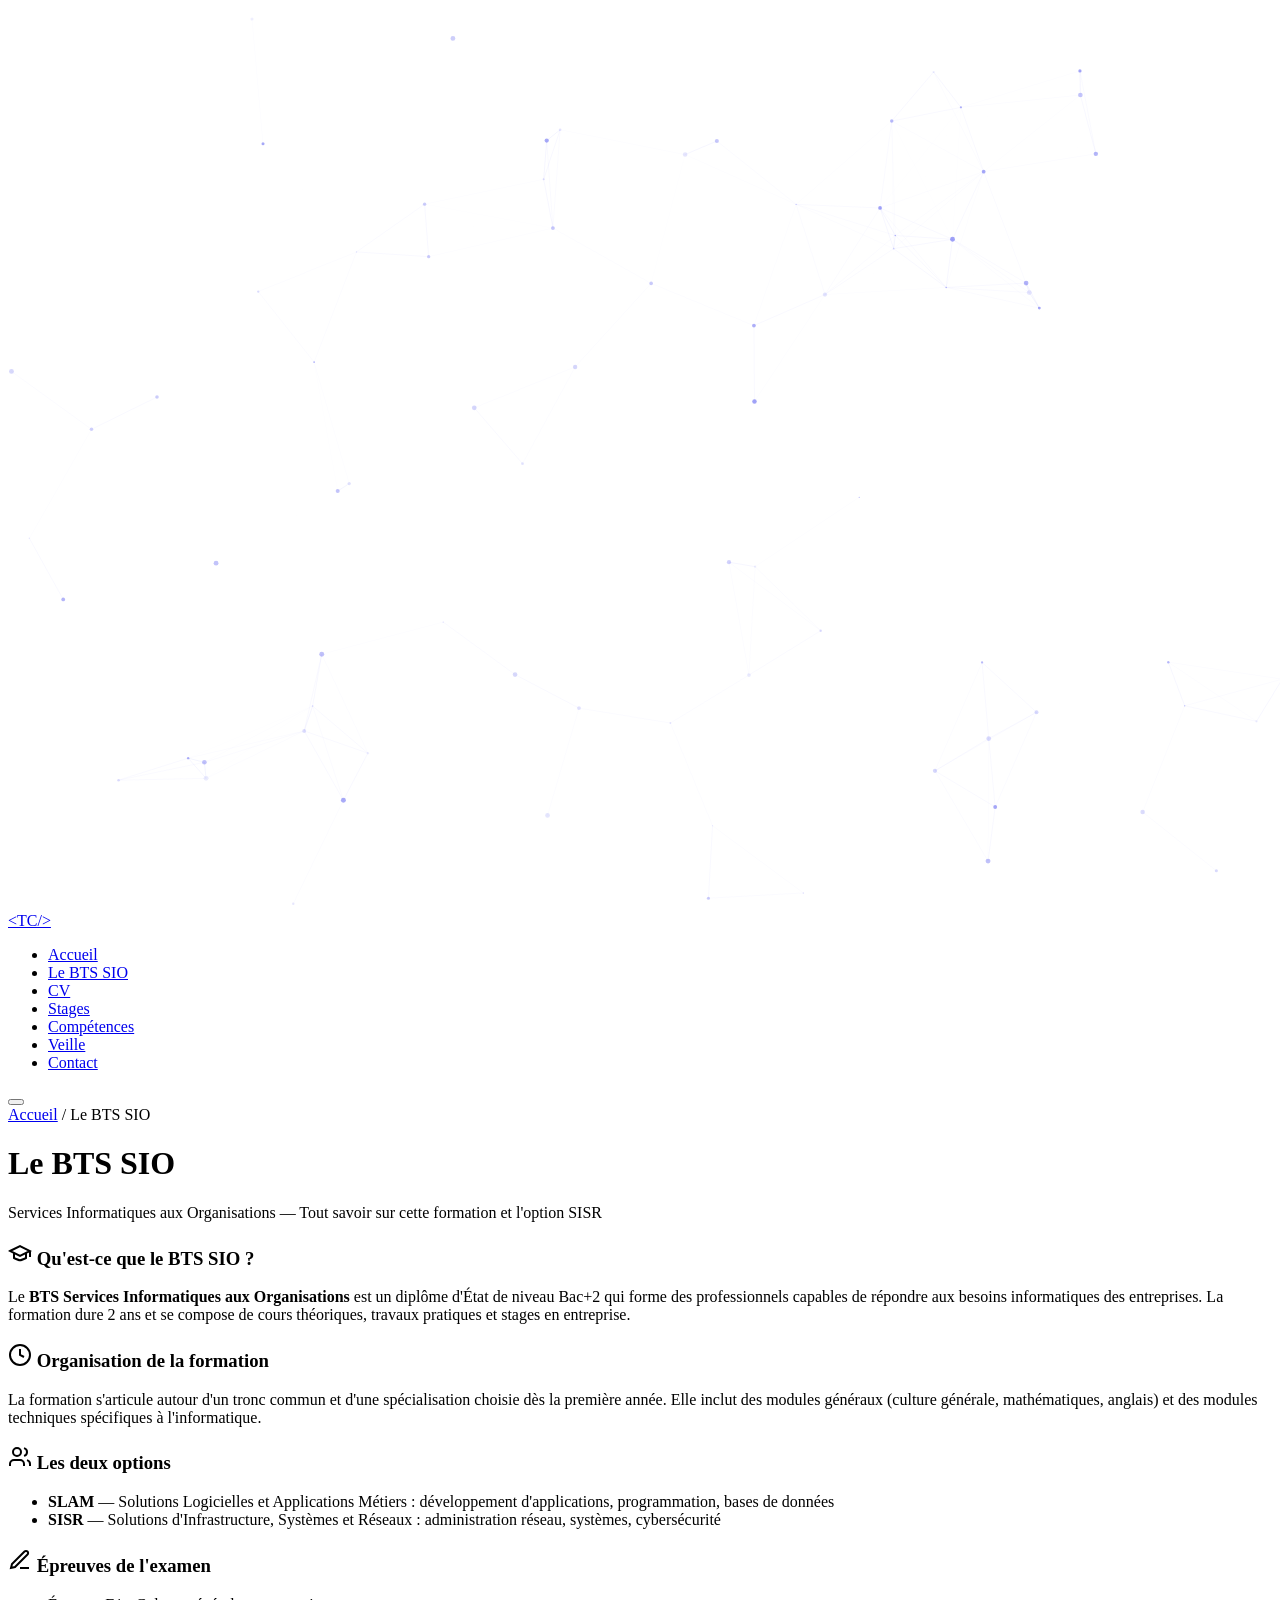
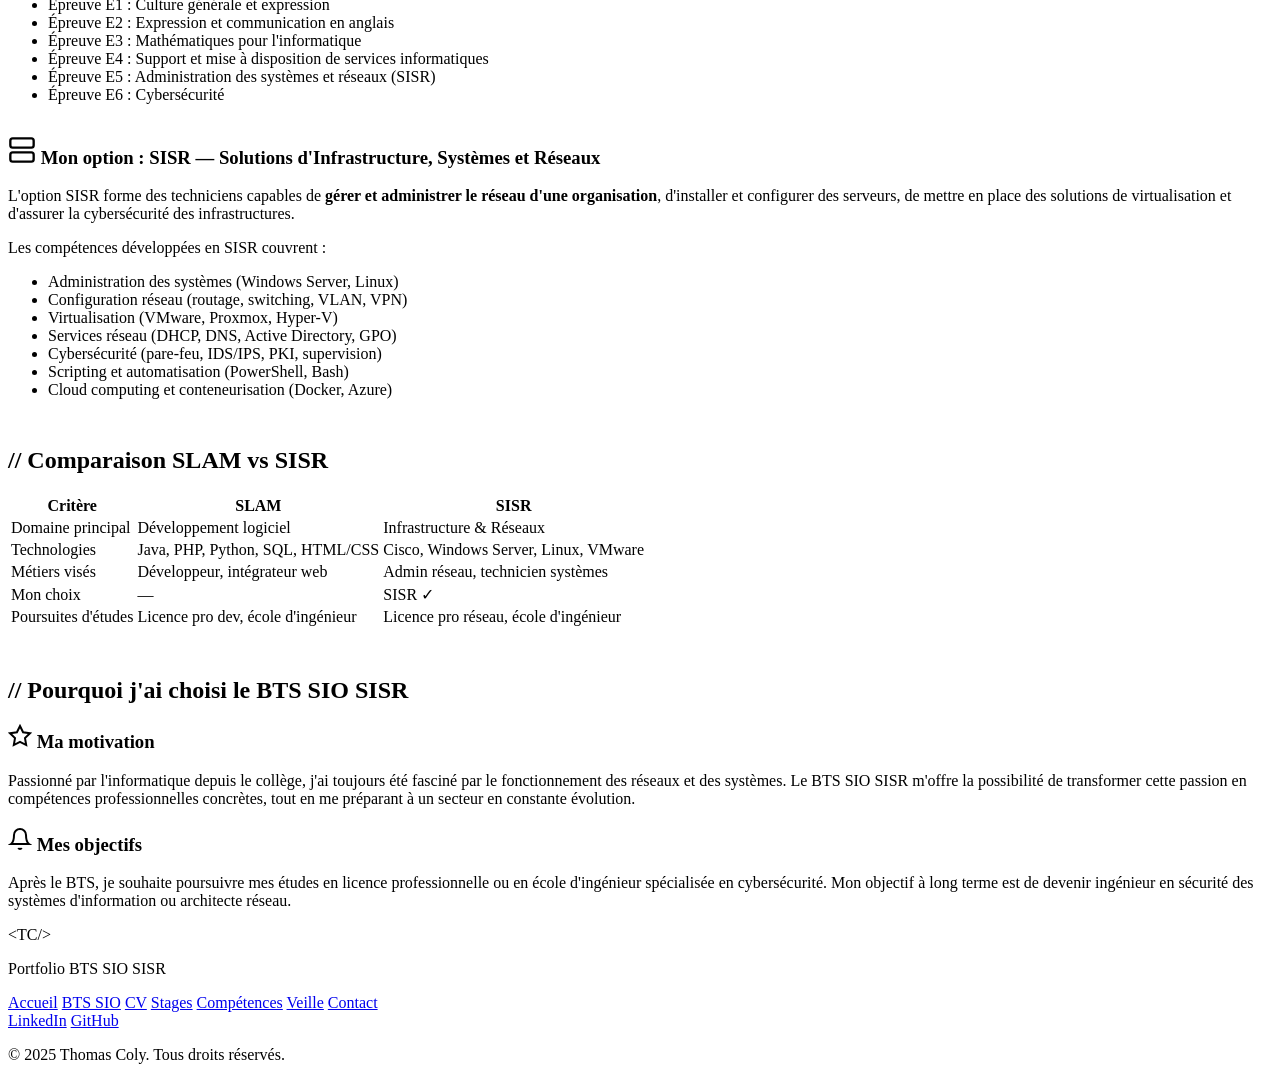
==== bts.html @ 8edc786e "Portfolio 1 etape" ====
<!DOCTYPE html>
<html lang="fr">
<head>
    <meta charset="UTF-8">
    <meta name="viewport" content="width=device-width, initial-scale=1.0">
    <!-- TODO: Remplacer le titre par ton nom -->
    <title>Le BTS SIO Thomas Coly</title>
    <link rel="stylesheet" href="css/style.css">
</head>
<body>
    <canvas id="particles-canvas"></canvas>

    <!-- Navigation -->
    <nav class="navbar" id="navbar">
        <div class="nav-container">
            <a href="index.html" class="nav-logo">
                <span class="logo-text">&lt;TC/&gt;</span>
            </a>
            <ul class="nav-links" id="nav-links">
                <li><a href="index.html" class="nav-link">Accueil</a></li>
                <li><a href="bts.html" class="nav-link active">Le BTS SIO</a></li>
                <li><a href="cv.html" class="nav-link">CV</a></li>
                <li><a href="stages.html" class="nav-link">Stages</a></li>
                <li><a href="competences.html" class="nav-link">Compétences</a></li>
                <li><a href="veille.html" class="nav-link">Veille</a></li>
                <li><a href="contact.html" class="nav-link">Contact</a></li>
            </ul>
            <button class="nav-toggle" id="nav-toggle" aria-label="Menu">
                <span class="hamburger"></span>
            </button>
        </div>
    </nav>

    <!-- Header -->
    <header class="page-header">
        <div class="container">
            <div class="breadcrumb">
                <a href="index.html">Accueil</a>
                <span>/</span>
                <span>Le BTS SIO</span>
            </div>
            <h1>Le BTS SIO</h1>
            <p>Services Informatiques aux Organisations — Tout savoir sur cette formation et l'option SISR</p>
        </div>
    </header>

    <!-- Contenu -->
    <section class="page-content">
        <div class="container">
            <!-- Présentation générale -->
            <div class="info-grid">
                <div class="info-card">
                    <h3>
                        <svg width="24" height="24" viewBox="0 0 24 24" fill="none" stroke="currentColor" stroke-width="2"><path d="M22 10v6M2 10l10-5 10 5-10 5z"/><path d="M6 12v5c6 3 6 3 12 0v-5"/></svg>
                        Qu'est-ce que le BTS SIO ?
                    </h3>
                    <p>
                        Le <strong>BTS Services Informatiques aux Organisations</strong> est un diplôme d'État de niveau Bac+2
                        qui forme des professionnels capables de répondre aux besoins informatiques des entreprises.
                        La formation dure 2 ans et se compose de cours théoriques, travaux pratiques et stages en entreprise.
                    </p>
                </div>

                <div class="info-card">
                    <h3>
                        <svg width="24" height="24" viewBox="0 0 24 24" fill="none" stroke="currentColor" stroke-width="2"><circle cx="12" cy="12" r="10"/><path d="M12 6v6l4 2"/></svg>
                        Organisation de la formation
                    </h3>
                    <p>
                        La formation s'articule autour d'un tronc commun et d'une spécialisation choisie dès la première année.
                        Elle inclut des modules généraux (culture générale, mathématiques, anglais) et des modules techniques
                        spécifiques à l'informatique.
                    </p>
                </div>

                <div class="info-card">
                    <h3>
                        <svg width="24" height="24" viewBox="0 0 24 24" fill="none" stroke="currentColor" stroke-width="2"><path d="M16 21v-2a4 4 0 0 0-4-4H6a4 4 0 0 0-4 4v2"/><circle cx="9" cy="7" r="4"/><path d="M22 21v-2a4 4 0 0 0-3-3.87M16 3.13a4 4 0 0 1 0 7.75"/></svg>
                        Les deux options
                    </h3>
                    <ul>
                        <li><strong>SLAM</strong> — Solutions Logicielles et Applications Métiers : développement d'applications, programmation, bases de données</li>
                        <li><strong>SISR</strong> — Solutions d'Infrastructure, Systèmes et Réseaux : administration réseau, systèmes, cybersécurité</li>
                    </ul>
                </div>

                <div class="info-card">
                    <h3>
                        <svg width="24" height="24" viewBox="0 0 24 24" fill="none" stroke="currentColor" stroke-width="2"><path d="M12 20h9"/><path d="M16.5 3.5a2.121 2.121 0 0 1 3 3L7 19l-4 1 1-4L16.5 3.5z"/></svg>
                        Épreuves de l'examen
                    </h3>
                    <ul>
                        <li>Épreuve E1 : Culture générale et expression</li>
                        <li>Épreuve E2 : Expression et communication en anglais</li>
                        <li>Épreuve E3 : Mathématiques pour l'informatique</li>
                        <li>Épreuve E4 : Support et mise à disposition de services informatiques</li>
                        <li>Épreuve E5 : Administration des systèmes et réseaux (SISR)</li>
                        <li>Épreuve E6 : Cybersécurité</li>
                    </ul>
                </div>
            </div>

            <!-- Option SISR en détail -->
            <div class="info-grid" style="margin-top: 2rem;">
                <div class="info-card option-highlight">
                    <h3>
                        <svg width="28" height="28" viewBox="0 0 24 24" fill="none" stroke="currentColor" stroke-width="2"><rect x="2" y="2" width="20" height="8" rx="2" ry="2"/><rect x="2" y="14" width="20" height="8" rx="2" ry="2"/><line x1="6" y1="6" x2="6.01" y2="6"/><line x1="6" y1="18" x2="6.01" y2="18"/></svg>
                        Mon option : SISR — Solutions d'Infrastructure, Systèmes et Réseaux
                    </h3>
                    <p>
                        L'option SISR forme des techniciens capables de <strong>gérer et administrer le réseau d'une organisation</strong>,
                        d'installer et configurer des serveurs, de mettre en place des solutions de virtualisation
                        et d'assurer la cybersécurité des infrastructures.
                    </p>
                    <p style="margin-top: 1rem;">Les compétences développées en SISR couvrent :</p>
                    <ul style="margin-top: 0.75rem;">
                        <li>Administration des systèmes (Windows Server, Linux)</li>
                        <li>Configuration réseau (routage, switching, VLAN, VPN)</li>
                        <li>Virtualisation (VMware, Proxmox, Hyper-V)</li>
                        <li>Services réseau (DHCP, DNS, Active Directory, GPO)</li>
                        <li>Cybersécurité (pare-feu, IDS/IPS, PKI, supervision)</li>
                        <li>Scripting et automatisation (PowerShell, Bash)</li>
                        <li>Cloud computing et conteneurisation (Docker, Azure)</li>
                    </ul>
                </div>
            </div>

            <!-- Tableau comparatif -->
            <h2 class="section-title" style="margin-top: 3rem;">
                <span class="title-decoration">//</span> Comparaison SLAM vs SISR
            </h2>
            <div style="overflow-x: auto;">
                <table class="comparison-table">
                    <thead>
                        <tr>
                            <th>Critère</th>
                            <th>SLAM</th>
                            <th>SISR</th>
                        </tr>
                    </thead>
                    <tbody>
                        <tr>
                            <td>Domaine principal</td>
                            <td>Développement logiciel</td>
                            <td>Infrastructure & Réseaux</td>
                        </tr>
                        <tr>
                            <td>Technologies</td>
                            <td>Java, PHP, Python, SQL, HTML/CSS</td>
                            <td>Cisco, Windows Server, Linux, VMware</td>
                        </tr>
                        <tr>
                            <td>Métiers visés</td>
                            <td>Développeur, intégrateur web</td>
                            <td>Admin réseau, technicien systèmes</td>
                        </tr>
                        <tr class="highlight-row">
                            <td>Mon choix</td>
                            <td>—</td>
                            <td>SISR &#10003;</td>
                        </tr>
                        <tr>
                            <td>Poursuites d'études</td>
                            <td>Licence pro dev, école d'ingénieur</td>
                            <td>Licence pro réseau, école d'ingénieur</td>
                        </tr>
                    </tbody>
                </table>
            </div>

            <!-- Pourquoi le BTS SIO -->
            <h2 class="section-title" style="margin-top: 3rem;">
                <span class="title-decoration">//</span> Pourquoi j'ai choisi le BTS SIO SISR
            </h2>
            <div class="info-grid">
                <div class="info-card">
                    <h3>
                        <svg width="24" height="24" viewBox="0 0 24 24" fill="none" stroke="currentColor" stroke-width="2"><polygon points="12 2 15.09 8.26 22 9.27 17 14.14 18.18 21.02 12 17.77 5.82 21.02 7 14.14 2 9.27 8.91 8.26 12 2"/></svg>
                        Ma motivation
                    </h3>
                    <!-- TODO: Remplacer par tes propres motivations -->
                    <p>
                        Passionné par l'informatique depuis le collège, j'ai toujours été fasciné par le fonctionnement
                        des réseaux et des systèmes. Le BTS SIO SISR m'offre la possibilité de transformer cette passion
                        en compétences professionnelles concrètes, tout en me préparant à un secteur en constante évolution.
                    </p>
                </div>
                <div class="info-card">
                    <h3>
                        <svg width="24" height="24" viewBox="0 0 24 24" fill="none" stroke="currentColor" stroke-width="2"><path d="M18 8A6 6 0 0 0 6 8c0 7-3 9-3 9h18s-3-2-3-9"/><path d="M13.73 21a2 2 0 0 1-3.46 0"/></svg>
                        Mes objectifs
                    </h3>
                    <!-- TODO: Remplacer par tes propres objectifs -->
                    <p>
                        Après le BTS, je souhaite poursuivre mes études en licence professionnelle ou en école d'ingénieur
                        spécialisée en cybersécurité. Mon objectif à long terme est de devenir ingénieur en sécurité
                        des systèmes d'information ou architecte réseau.
                    </p>
                </div>
            </div>
        </div>
    </section>

    <!-- Footer -->
    <footer class="footer">
        <div class="container">
            <div class="footer-content">
                <div class="footer-logo">
                    <span class="logo-text">&lt;TC/&gt;</span>
                    <p>Portfolio BTS SIO SISR</p>
                </div>
                <div class="footer-links">
                    <a href="index.html">Accueil</a>
                    <a href="bts.html">BTS SIO</a>
                    <a href="cv.html">CV</a>
                    <a href="stages.html">Stages</a>
                    <a href="competences.html">Compétences</a>
                    <a href="veille.html">Veille</a>
                    <a href="contact.html">Contact</a>
                </div>
                <div class="footer-social">
                    <a href="#" target="_blank">LinkedIn</a>
                    <a href="#" target="_blank">GitHub</a>
                </div>
            </div>
            <div class="footer-bottom">
                <p>&copy; 2025 Thomas Coly. Tous droits réservés.</p>
            </div>
        </div>
    </footer>

    <script src="js/script.js"></script>
</body>
</html>
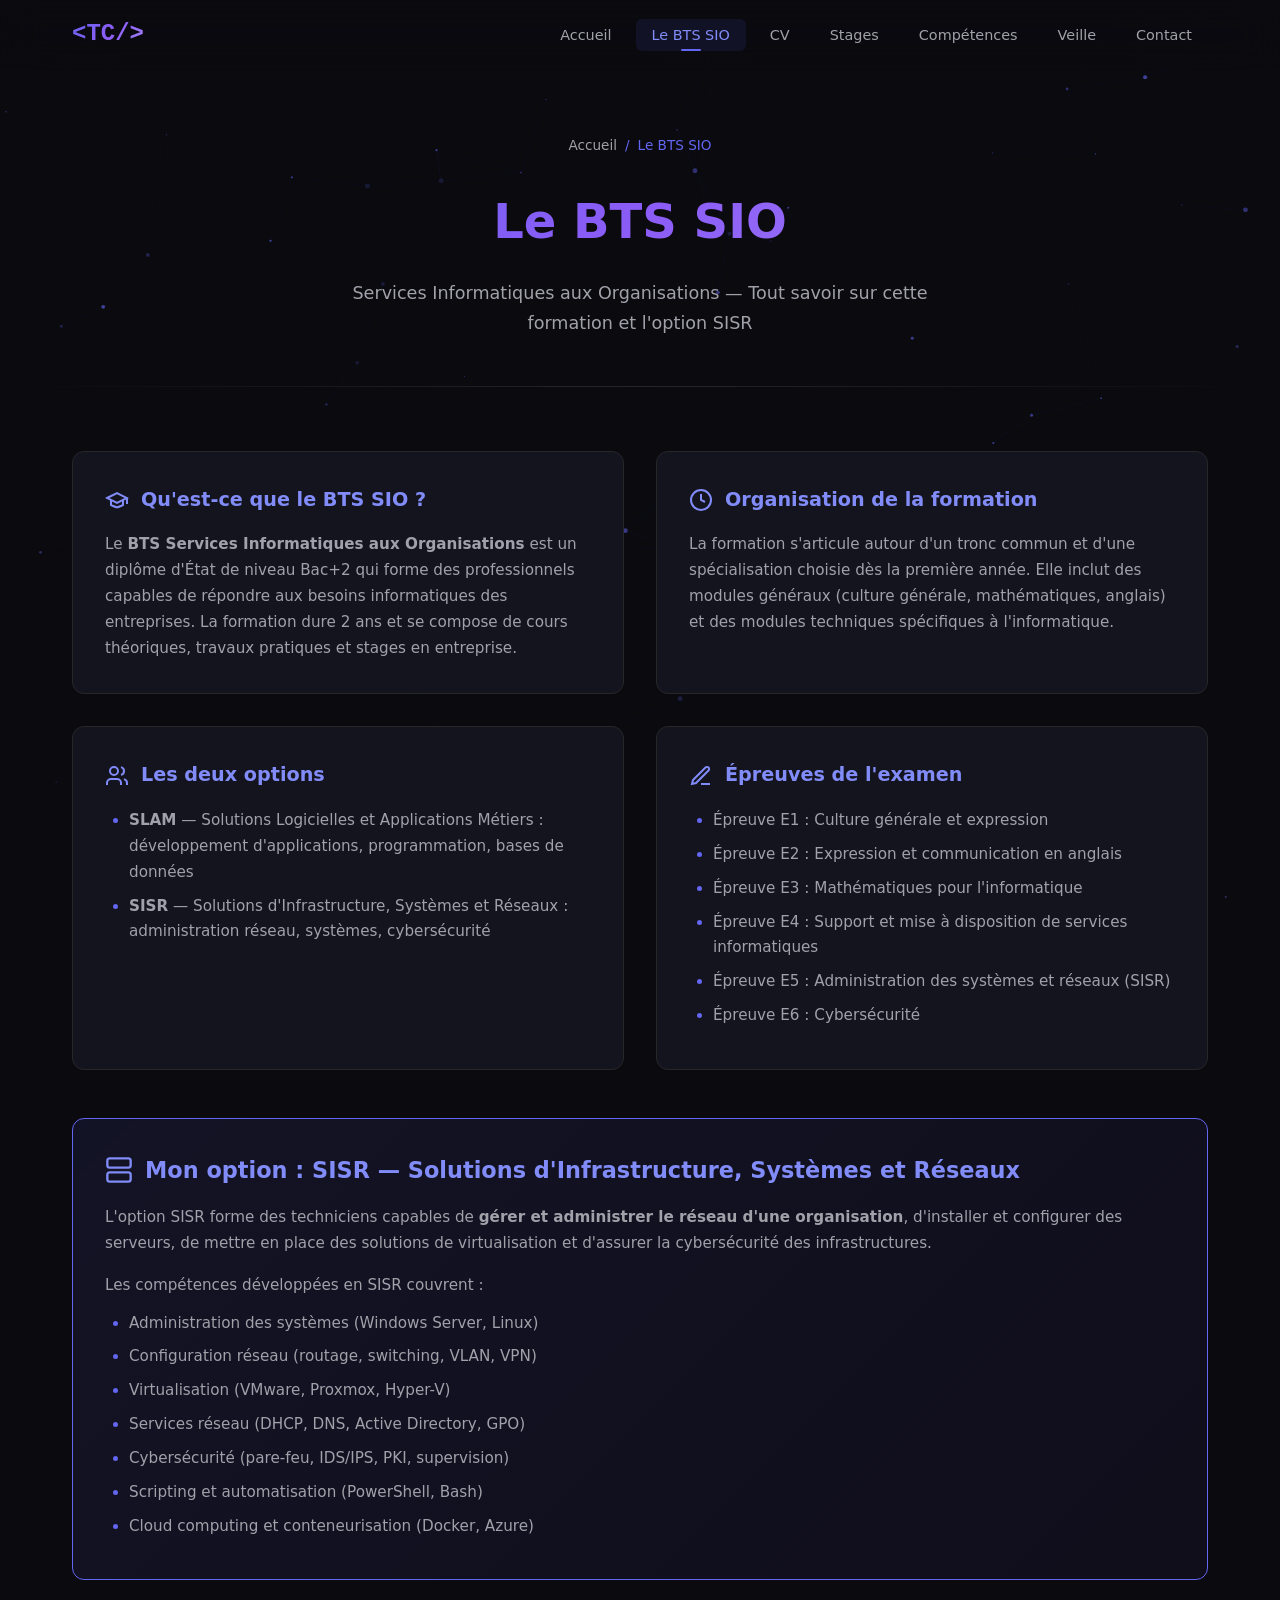
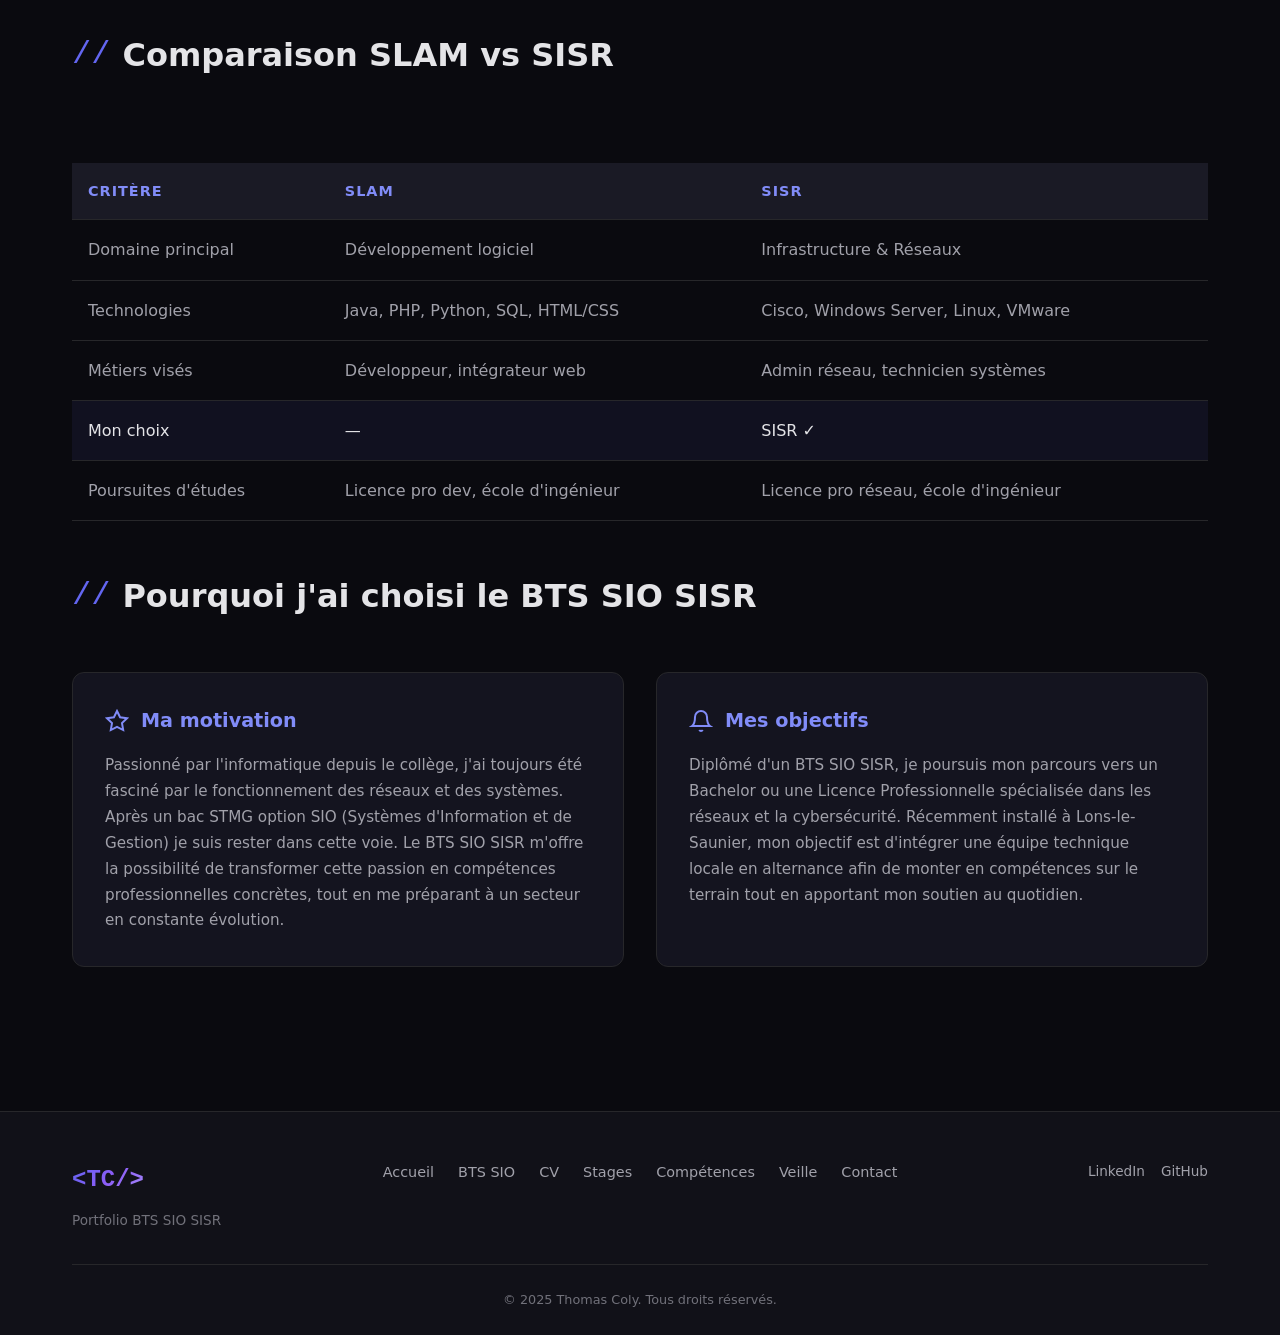
==== commit 65874ae4: "Mise en ligne portfolio" ====
--- a/bts.html
+++ b/bts.html
@@ -4,7 +4,7 @@
     <meta charset="UTF-8">
     <meta name="viewport" content="width=device-width, initial-scale=1.0">
     <!-- TODO: Remplacer le titre par ton nom -->
-    <title>Le BTS SIO Thomas Coly</title>
+    <title>Le BTS SIO - Thomas Coly</title>
     <link rel="stylesheet" href="css/style.css">
 </head>
 <body>
@@ -181,9 +181,12 @@
                     <!-- TODO: Remplacer par tes propres motivations -->
                     <p>
                         Passionné par l'informatique depuis le collège, j'ai toujours été fasciné par le fonctionnement
-                        des réseaux et des systèmes. Le BTS SIO SISR m'offre la possibilité de transformer cette passion
+                        des réseaux et des systèmes. Après un bac STMG option SIO (Systèmes d'Information et de Gestion) je suis rester dans cette voie.
+                        Le BTS SIO SISR m'offre la possibilité de transformer cette passion
                         en compétences professionnelles concrètes, tout en me préparant à un secteur en constante évolution.
                     </p>
+                        
+
                 </div>
                 <div class="info-card">
                     <h3>
@@ -192,10 +195,8 @@
                     </h3>
                     <!-- TODO: Remplacer par tes propres objectifs -->
                     <p>
-                        Après le BTS, je souhaite poursuivre mes études en licence professionnelle ou en école d'ingénieur
-                        spécialisée en cybersécurité. Mon objectif à long terme est de devenir ingénieur en sécurité
-                        des systèmes d'information ou architecte réseau.
-                    </p>
+                        Diplômé d'un BTS SIO SISR, je poursuis mon parcours vers un Bachelor ou une Licence Professionnelle spécialisée dans les réseaux et la cybersécurité.
+Récemment installé à Lons-le-Saunier, mon objectif est d'intégrer une équipe technique locale en alternance afin de monter en compétences sur le terrain tout en apportant mon soutien au quotidien.
                 </div>
             </div>
         </div>
--- a/css/style.css
+++ b/css/style.css
@@ -0,0 +1,2140 @@
+/* ===================================
+   VARIABLES & RESET
+   =================================== */
+:root {
+    --bg-primary: #0a0a0f;
+    --bg-secondary: #111118;
+    --bg-tertiary: #1a1a25;
+    --bg-card: #14141f;
+    --bg-card-hover: #1c1c2e;
+
+    --text-primary: #e4e4e7;
+    --text-secondary: #a1a1aa;
+    --text-muted: #71717a;
+
+    --accent-primary: #6366f1;
+    --accent-secondary: #818cf8;
+    --accent-glow: rgba(99, 102, 241, 0.3);
+    --accent-gradient: linear-gradient(135deg, #6366f1, #8b5cf6, #a78bfa);
+
+    --cyan: #22d3ee;
+    --green: #34d399;
+    --orange: #fb923c;
+    --red: #f87171;
+    --pink: #f472b6;
+
+    --border-color: #27272a;
+    --border-glow: rgba(99, 102, 241, 0.2);
+
+    --radius-sm: 6px;
+    --radius-md: 12px;
+    --radius-lg: 20px;
+
+    --shadow-sm: 0 2px 8px rgba(0, 0, 0, 0.3);
+    --shadow-md: 0 4px 20px rgba(0, 0, 0, 0.4);
+    --shadow-lg: 0 8px 40px rgba(0, 0, 0, 0.5);
+    --shadow-glow: 0 0 30px var(--accent-glow);
+
+    --font-main: 'Segoe UI', system-ui, -apple-system, sans-serif;
+    --font-mono: 'Cascadia Code', 'Fira Code', 'JetBrains Mono', monospace;
+
+    --nav-height: 70px;
+    --container-width: 1200px;
+
+    --transition-fast: 0.2s ease;
+    --transition-normal: 0.3s ease;
+    --transition-slow: 0.5s ease;
+}
+
+*,
+*::before,
+*::after {
+    margin: 0;
+    padding: 0;
+    box-sizing: border-box;
+}
+
+html {
+    scroll-behavior: smooth;
+    font-size: 16px;
+}
+
+body {
+    font-family: var(--font-main);
+    background-color: var(--bg-primary);
+    color: var(--text-primary);
+    line-height: 1.7;
+    overflow-x: hidden;
+    position: relative;
+}
+
+a {
+    text-decoration: none;
+    color: inherit;
+    transition: color var(--transition-fast);
+}
+
+img {
+    max-width: 100%;
+    display: block;
+}
+
+ul {
+    list-style: none;
+}
+
+.container {
+    max-width: var(--container-width);
+    margin: 0 auto;
+    padding: 0 2rem;
+}
+
+/* ===================================
+   PARTICULES CANVAS
+   =================================== */
+#particles-canvas {
+    position: fixed;
+    top: 0;
+    left: 0;
+    width: 100%;
+    height: 100%;
+    z-index: 0;
+    pointer-events: none;
+}
+
+/* ===================================
+   NAVBAR
+   =================================== */
+.navbar {
+    position: fixed;
+    top: 0;
+    left: 0;
+    width: 100%;
+    height: var(--nav-height);
+    z-index: 1000;
+    background: rgba(10, 10, 15, 0.8);
+    backdrop-filter: blur(20px);
+    -webkit-backdrop-filter: blur(20px);
+    border-bottom: 1px solid transparent;
+    transition: all var(--transition-normal);
+}
+
+.navbar.scrolled {
+    border-bottom-color: var(--border-color);
+    background: rgba(10, 10, 15, 0.95);
+}
+
+.nav-container {
+    max-width: var(--container-width);
+    margin: 0 auto;
+    padding: 0 2rem;
+    height: 100%;
+    display: flex;
+    align-items: center;
+    justify-content: space-between;
+}
+
+.nav-logo {
+    display: flex;
+    align-items: center;
+    gap: 0.5rem;
+}
+
+.logo-text {
+    font-family: var(--font-mono);
+    font-size: 1.5rem;
+    font-weight: 700;
+    background: var(--accent-gradient);
+    -webkit-background-clip: text;
+    -webkit-text-fill-color: transparent;
+    background-clip: text;
+}
+
+.nav-links {
+    display: flex;
+    align-items: center;
+    gap: 0.5rem;
+}
+
+.nav-link {
+    padding: 0.5rem 1rem;
+    border-radius: var(--radius-sm);
+    font-size: 0.9rem;
+    font-weight: 500;
+    color: var(--text-secondary);
+    transition: all var(--transition-fast);
+    position: relative;
+}
+
+.nav-link:hover {
+    color: var(--text-primary);
+    background: var(--bg-tertiary);
+}
+
+.nav-link.active {
+    color: var(--accent-secondary);
+    background: rgba(99, 102, 241, 0.1);
+}
+
+.nav-link.active::after {
+    content: '';
+    position: absolute;
+    bottom: 0;
+    left: 50%;
+    transform: translateX(-50%);
+    width: 20px;
+    height: 2px;
+    background: var(--accent-primary);
+    border-radius: 2px;
+}
+
+/* Hamburger */
+.nav-toggle {
+    display: none;
+    background: none;
+    border: none;
+    cursor: pointer;
+    padding: 0.5rem;
+    z-index: 1001;
+}
+
+.hamburger {
+    display: block;
+    width: 24px;
+    height: 2px;
+    background: var(--text-primary);
+    position: relative;
+    transition: all var(--transition-fast);
+}
+
+.hamburger::before,
+.hamburger::after {
+    content: '';
+    position: absolute;
+    width: 24px;
+    height: 2px;
+    background: var(--text-primary);
+    transition: all var(--transition-fast);
+}
+
+.hamburger::before {
+    top: -7px;
+}
+
+.hamburger::after {
+    top: 7px;
+}
+
+.nav-toggle.active .hamburger {
+    background: transparent;
+}
+
+.nav-toggle.active .hamburger::before {
+    top: 0;
+    transform: rotate(45deg);
+}
+
+.nav-toggle.active .hamburger::after {
+    top: 0;
+    transform: rotate(-45deg);
+}
+
+/* ===================================
+   HERO SECTION
+   =================================== */
+.hero {
+    min-height: 100vh;
+    display: flex;
+    align-items: center;
+    justify-content: center;
+    padding: calc(var(--nav-height) + 2rem) 2rem 2rem;
+    position: relative;
+    z-index: 1;
+}
+
+.hero-content {
+    max-width: var(--container-width);
+    width: 100%;
+    display: grid;
+    grid-template-columns: 1fr 1fr;
+    gap: 4rem;
+    align-items: center;
+}
+
+.hero-greeting {
+    font-family: var(--font-mono);
+    font-size: 1rem;
+    color: var(--accent-secondary);
+    margin-bottom: 0.5rem;
+    opacity: 0;
+    animation: fadeInUp 0.6s ease forwards;
+    animation-delay: 0.2s;
+}
+
+.hero-name {
+    font-size: clamp(2.5rem, 5vw, 4rem);
+    font-weight: 800;
+    line-height: 1.1;
+    margin-bottom: 1rem;
+    opacity: 0;
+    animation: fadeInUp 0.6s ease forwards;
+    animation-delay: 0.4s;
+}
+
+/* Glitch effect */
+.glitch {
+    position: relative;
+    background: var(--accent-gradient);
+    -webkit-background-clip: text;
+    -webkit-text-fill-color: transparent;
+    background-clip: text;
+}
+
+.glitch::before,
+.glitch::after {
+    content: attr(data-text);
+    position: absolute;
+    top: 0;
+    left: 0;
+    background: var(--accent-gradient);
+    -webkit-background-clip: text;
+    -webkit-text-fill-color: transparent;
+    background-clip: text;
+    opacity: 0;
+}
+
+.glitch:hover::before {
+    animation: glitch1 0.3s infinite;
+    opacity: 0.8;
+}
+
+.glitch:hover::after {
+    animation: glitch2 0.3s infinite;
+    opacity: 0.8;
+}
+
+@keyframes glitch1 {
+    0% { clip-path: inset(20% 0 60% 0); transform: translateX(-3px); }
+    20% { clip-path: inset(60% 0 10% 0); transform: translateX(3px); }
+    40% { clip-path: inset(40% 0 40% 0); transform: translateX(-2px); }
+    60% { clip-path: inset(80% 0 5% 0); transform: translateX(2px); }
+    80% { clip-path: inset(10% 0 70% 0); transform: translateX(-1px); }
+    100% { clip-path: inset(50% 0 30% 0); transform: translateX(1px); }
+}
+
+@keyframes glitch2 {
+    0% { clip-path: inset(60% 0 20% 0); transform: translateX(3px); }
+    20% { clip-path: inset(10% 0 60% 0); transform: translateX(-3px); }
+    40% { clip-path: inset(50% 0 30% 0); transform: translateX(2px); }
+    60% { clip-path: inset(30% 0 50% 0); transform: translateX(-2px); }
+    80% { clip-path: inset(70% 0 10% 0); transform: translateX(1px); }
+    100% { clip-path: inset(20% 0 60% 0); transform: translateX(-1px); }
+}
+
+.typing-wrapper {
+    display: flex;
+    align-items: center;
+    gap: 2px;
+    margin-bottom: 1.5rem;
+    min-height: 2rem;
+    opacity: 0;
+    animation: fadeInUp 0.6s ease forwards;
+    animation-delay: 0.6s;
+}
+
+.hero-title {
+    font-family: var(--font-mono);
+    font-size: 1.1rem;
+    color: var(--cyan);
+}
+
+.cursor {
+    font-family: var(--font-mono);
+    color: var(--cyan);
+    animation: blink 1s infinite;
+    font-weight: 100;
+}
+
+@keyframes blink {
+    0%, 50% { opacity: 1; }
+    51%, 100% { opacity: 0; }
+}
+
+.hero-description {
+    font-size: 1.05rem;
+    color: var(--text-secondary);
+    max-width: 500px;
+    margin-bottom: 2rem;
+    opacity: 0;
+    animation: fadeInUp 0.6s ease forwards;
+    animation-delay: 0.8s;
+}
+
+.hero-buttons {
+    display: flex;
+    gap: 1rem;
+    margin-bottom: 2rem;
+    opacity: 0;
+    animation: fadeInUp 0.6s ease forwards;
+    animation-delay: 1s;
+}
+
+.hero-social {
+    display: flex;
+    gap: 1rem;
+    opacity: 0;
+    animation: fadeInUp 0.6s ease forwards;
+    animation-delay: 1.2s;
+}
+
+.social-link {
+    display: flex;
+    align-items: center;
+    justify-content: center;
+    width: 42px;
+    height: 42px;
+    border-radius: var(--radius-sm);
+    border: 1px solid var(--border-color);
+    color: var(--text-secondary);
+    transition: all var(--transition-fast);
+}
+
+.social-link:hover {
+    color: var(--accent-secondary);
+    border-color: var(--accent-primary);
+    background: rgba(99, 102, 241, 0.1);
+    transform: translateY(-2px);
+}
+
+/* ===================================
+   BUTTONS
+   =================================== */
+.btn {
+    display: inline-flex;
+    align-items: center;
+    gap: 0.5rem;
+    padding: 0.75rem 1.75rem;
+    border-radius: var(--radius-sm);
+    font-size: 0.95rem;
+    font-weight: 600;
+    cursor: pointer;
+    transition: all var(--transition-normal);
+    border: none;
+    font-family: var(--font-main);
+    position: relative;
+    overflow: hidden;
+}
+
+.btn-primary {
+    background: var(--accent-gradient);
+    color: white;
+    box-shadow: var(--shadow-glow);
+}
+
+.btn-primary:hover {
+    transform: translateY(-2px);
+    box-shadow: 0 0 40px var(--accent-glow), var(--shadow-md);
+}
+
+.btn-outline {
+    background: transparent;
+    color: var(--text-primary);
+    border: 1px solid var(--border-color);
+}
+
+.btn-outline:hover {
+    border-color: var(--accent-primary);
+    background: rgba(99, 102, 241, 0.1);
+    transform: translateY(-2px);
+}
+
+.btn-icon {
+    font-size: 1.1rem;
+}
+
+/* ===================================
+   TERMINAL
+   =================================== */
+.hero-visual {
+    opacity: 0;
+    animation: fadeInUp 0.6s ease forwards;
+    animation-delay: 0.6s;
+}
+
+.terminal-window {
+    background: var(--bg-secondary);
+    border: 1px solid var(--border-color);
+    border-radius: var(--radius-md);
+    overflow: hidden;
+    box-shadow: var(--shadow-lg);
+    position: relative;
+}
+
+.terminal-window::before {
+    content: '';
+    position: absolute;
+    inset: -1px;
+    border-radius: var(--radius-md);
+    padding: 1px;
+    background: linear-gradient(135deg, var(--accent-primary), transparent, var(--accent-primary));
+    -webkit-mask: linear-gradient(#fff 0 0) content-box, linear-gradient(#fff 0 0);
+    mask: linear-gradient(#fff 0 0) content-box, linear-gradient(#fff 0 0);
+    -webkit-mask-composite: xor;
+    mask-composite: exclude;
+    opacity: 0.4;
+}
+
+.terminal-header {
+    display: flex;
+    align-items: center;
+    gap: 0.75rem;
+    padding: 0.75rem 1rem;
+    background: var(--bg-tertiary);
+    border-bottom: 1px solid var(--border-color);
+}
+
+.terminal-dots {
+    display: flex;
+    gap: 6px;
+}
+
+.dot {
+    width: 12px;
+    height: 12px;
+    border-radius: 50%;
+}
+
+.dot.red { background: #ff5f57; }
+.dot.yellow { background: #febc2e; }
+.dot.green { background: #28c840; }
+
+.terminal-title {
+    font-family: var(--font-mono);
+    font-size: 0.8rem;
+    color: var(--text-muted);
+}
+
+.terminal-body {
+    padding: 1.25rem;
+    font-family: var(--font-mono);
+    font-size: 0.85rem;
+    min-height: 220px;
+}
+
+.terminal-line {
+    margin-bottom: 0.5rem;
+    display: flex;
+    gap: 0.5rem;
+    align-items: center;
+}
+
+.terminal-line.output {
+    color: var(--green);
+    padding-left: 1.5rem;
+}
+
+.prompt {
+    color: var(--accent-secondary);
+    font-weight: 700;
+}
+
+.command {
+    color: var(--text-primary);
+}
+
+.terminal-cursor {
+    animation: blink 0.8s infinite;
+}
+
+/* ===================================
+   SCROLL INDICATOR
+   =================================== */
+.scroll-indicator {
+    position: absolute;
+    bottom: 2rem;
+    left: 50%;
+    transform: translateX(-50%);
+    display: flex;
+    flex-direction: column;
+    align-items: center;
+    gap: 0.5rem;
+    opacity: 0;
+    animation: fadeInUp 0.6s ease forwards;
+    animation-delay: 1.5s;
+}
+
+.scroll-indicator span {
+    font-size: 0.75rem;
+    color: var(--text-muted);
+    text-transform: uppercase;
+    letter-spacing: 2px;
+}
+
+.mouse {
+    width: 24px;
+    height: 38px;
+    border: 2px solid var(--text-muted);
+    border-radius: 12px;
+    position: relative;
+}
+
+.wheel {
+    width: 4px;
+    height: 8px;
+    background: var(--text-muted);
+    border-radius: 2px;
+    position: absolute;
+    top: 6px;
+    left: 50%;
+    transform: translateX(-50%);
+    animation: scrollWheel 2s infinite;
+}
+
+@keyframes scrollWheel {
+    0% { opacity: 1; transform: translateX(-50%) translateY(0); }
+    100% { opacity: 0; transform: translateX(-50%) translateY(12px); }
+}
+
+/* ===================================
+   STATS
+   =================================== */
+.stats-section {
+    padding: 4rem 0;
+    position: relative;
+    z-index: 1;
+}
+
+.stats-grid {
+    display: grid;
+    grid-template-columns: repeat(4, 1fr);
+    gap: 1.5rem;
+}
+
+.stat-card {
+    background: var(--bg-card);
+    border: 1px solid var(--border-color);
+    border-radius: var(--radius-md);
+    padding: 2rem;
+    text-align: center;
+    transition: all var(--transition-normal);
+    position: relative;
+    overflow: hidden;
+}
+
+.stat-card::before {
+    content: '';
+    position: absolute;
+    top: 0;
+    left: 0;
+    right: 0;
+    height: 2px;
+    background: var(--accent-gradient);
+    opacity: 0;
+    transition: opacity var(--transition-normal);
+}
+
+.stat-card:hover {
+    transform: translateY(-4px);
+    border-color: var(--border-glow);
+    box-shadow: var(--shadow-glow);
+}
+
+.stat-card:hover::before {
+    opacity: 1;
+}
+
+.stat-number {
+    font-size: 2.5rem;
+    font-weight: 800;
+    background: var(--accent-gradient);
+    -webkit-background-clip: text;
+    -webkit-text-fill-color: transparent;
+    background-clip: text;
+    margin-bottom: 0.25rem;
+}
+
+.stat-label {
+    font-size: 0.9rem;
+    color: var(--text-secondary);
+}
+
+/* ===================================
+   PREVIEW CARDS
+   =================================== */
+.preview-section {
+    padding: 4rem 0 6rem;
+    position: relative;
+    z-index: 1;
+}
+
+.section-title {
+    font-size: 2rem;
+    font-weight: 700;
+    margin-bottom: 3rem;
+    display: flex;
+    align-items: center;
+    gap: 0.75rem;
+}
+
+.title-decoration {
+    color: var(--accent-primary);
+    font-family: var(--font-mono);
+    font-weight: 400;
+}
+
+.preview-grid {
+    display: grid;
+    grid-template-columns: repeat(3, 1fr);
+    gap: 1.5rem;
+}
+
+.preview-card {
+    background: var(--bg-card);
+    border: 1px solid var(--border-color);
+    border-radius: var(--radius-md);
+    padding: 2rem;
+    transition: all var(--transition-normal);
+    display: flex;
+    flex-direction: column;
+    gap: 1rem;
+    position: relative;
+    overflow: hidden;
+    cursor: pointer;
+}
+
+.preview-card::after {
+    content: '';
+    position: absolute;
+    inset: 0;
+    background: linear-gradient(135deg, rgba(99, 102, 241, 0.05), transparent);
+    opacity: 0;
+    transition: opacity var(--transition-normal);
+}
+
+.preview-card:hover {
+    transform: translateY(-6px);
+    border-color: var(--border-glow);
+    box-shadow: var(--shadow-glow);
+}
+
+.preview-card:hover::after {
+    opacity: 1;
+}
+
+.preview-icon {
+    color: var(--accent-secondary);
+    width: 60px;
+    height: 60px;
+    display: flex;
+    align-items: center;
+    justify-content: center;
+    background: rgba(99, 102, 241, 0.1);
+    border-radius: var(--radius-sm);
+}
+
+.preview-card h3 {
+    font-size: 1.2rem;
+    font-weight: 600;
+}
+
+.preview-card p {
+    color: var(--text-secondary);
+    font-size: 0.95rem;
+}
+
+.preview-link {
+    color: var(--accent-secondary);
+    font-size: 0.9rem;
+    font-weight: 500;
+    margin-top: auto;
+    transition: all var(--transition-fast);
+}
+
+.preview-card:hover .preview-link {
+    transform: translateX(4px);
+    display: inline-block;
+}
+
+/* ===================================
+   PAGE HETCER (pour les pages internes)
+   =================================== */
+.page-header {
+    padding: calc(var(--nav-height) + 4rem) 0 3rem;
+    position: relative;
+    z-index: 1;
+    text-align: center;
+}
+
+.page-header::after {
+    content: '';
+    position: absolute;
+    bottom: 0;
+    left: 0;
+    right: 0;
+    height: 1px;
+    background: linear-gradient(90deg, transparent, var(--border-color), transparent);
+}
+
+.page-header h1 {
+    font-size: clamp(2rem, 4vw, 3rem);
+    font-weight: 800;
+    background: var(--accent-gradient);
+    -webkit-background-clip: text;
+    -webkit-text-fill-color: transparent;
+    background-clip: text;
+    margin-bottom: 1rem;
+}
+
+.page-header p {
+    color: var(--text-secondary);
+    font-size: 1.1rem;
+    max-width: 600px;
+    margin: 0 auto;
+}
+
+.breadcrumb {
+    display: flex;
+    align-items: center;
+    justify-content: center;
+    gap: 0.5rem;
+    margin-bottom: 1.5rem;
+    font-size: 0.85rem;
+    color: var(--text-muted);
+}
+
+.breadcrumb a {
+    color: var(--text-secondary);
+    transition: color var(--transition-fast);
+}
+
+.breadcrumb a:hover {
+    color: var(--accent-secondary);
+}
+
+.breadcrumb span {
+    color: var(--accent-primary);
+}
+
+/* ===================================
+   PAGE CONTENT
+   =================================== */
+.page-content {
+    padding: 4rem 0 6rem;
+    position: relative;
+    z-index: 1;
+}
+
+/* ===================================
+   BTS PAGE - Info Cards
+   =================================== */
+.info-grid {
+    display: grid;
+    grid-template-columns: repeat(2, 1fr);
+    gap: 2rem;
+    margin-bottom: 3rem;
+}
+
+.info-card {
+    background: var(--bg-card);
+    border: 1px solid var(--border-color);
+    border-radius: var(--radius-md);
+    padding: 2rem;
+    transition: all var(--transition-normal);
+}
+
+.info-card:hover {
+    border-color: var(--border-glow);
+    box-shadow: var(--shadow-glow);
+    transform: translateY(-2px);
+}
+
+.info-card h3 {
+    font-size: 1.2rem;
+    margin-bottom: 1rem;
+    display: flex;
+    align-items: center;
+    gap: 0.75rem;
+    color: var(--accent-secondary);
+}
+
+.info-card p,
+.info-card ul {
+    color: var(--text-secondary);
+    font-size: 0.95rem;
+}
+
+.info-card ul {
+    padding-left: 1.5rem;
+}
+
+.info-card ul li {
+    list-style: disc;
+    margin-bottom: 0.5rem;
+}
+
+.info-card ul li::marker {
+    color: var(--accent-primary);
+}
+
+.option-highlight {
+    background: linear-gradient(135deg, rgba(99, 102, 241, 0.1), rgba(139, 92, 246, 0.05));
+    border-color: var(--accent-primary) !important;
+    grid-column: span 2;
+}
+
+.option-highlight h3 {
+    font-size: 1.4rem;
+}
+
+.comparison-table {
+    width: 100%;
+    border-collapse: collapse;
+    margin-top: 2rem;
+}
+
+.comparison-table th,
+.comparison-table td {
+    padding: 1rem;
+    text-align: left;
+    border-bottom: 1px solid var(--border-color);
+}
+
+.comparison-table th {
+    background: var(--bg-tertiary);
+    color: var(--accent-secondary);
+    font-weight: 600;
+    font-size: 0.9rem;
+    text-transform: uppercase;
+    letter-spacing: 1px;
+}
+
+.comparison-table td {
+    color: var(--text-secondary);
+}
+
+.comparison-table tr:hover td {
+    background: rgba(99, 102, 241, 0.05);
+}
+
+.highlight-row td {
+    background: rgba(99, 102, 241, 0.08) !important;
+    color: var(--text-primary) !important;
+    font-weight: 500;
+}
+
+/* ===================================
+   CV PAGE
+   =================================== */
+.cv-container {
+    display: flex;
+    flex-direction: column;
+    align-items: center;
+    gap: 2rem;
+}
+
+.cv-preview {
+    background: var(--bg-card);
+    border: 1px solid var(--border-color);
+    border-radius: var(--radius-md);
+    padding: 3rem;
+    width: 100%;
+    max-width: 800px;
+    text-align: center;
+}
+
+.cv-icon {
+    width: 80px;
+    height: 100px;
+    margin: 0 auto 1.5rem;
+    background: var(--bg-tertiary);
+    border: 2px solid var(--border-color);
+    border-radius: var(--radius-sm);
+    display: flex;
+    align-items: center;
+    justify-content: center;
+    position: relative;
+}
+
+.cv-icon::before {
+    content: 'PDF';
+    font-family: var(--font-mono);
+    font-size: 0.9rem;
+    font-weight: 700;
+    color: var(--red);
+}
+
+.cv-icon::after {
+    content: '';
+    position: absolute;
+    top: 0;
+    right: 0;
+    width: 0;
+    height: 0;
+    border-style: solid;
+    border-width: 0 20px 20px 0;
+    border-color: transparent var(--bg-card) transparent transparent;
+}
+
+.cv-preview h3 {
+    font-size: 1.3rem;
+    margin-bottom: 0.5rem;
+}
+
+.cv-preview p {
+    color: var(--text-secondary);
+    margin-bottom: 2rem;
+}
+
+.cv-info {
+    display: grid;
+    grid-template-columns: repeat(2, 1fr);
+    gap: 1.5rem;
+    margin-bottom: 2rem;
+    text-align: left;
+}
+
+.cv-info-item {
+    display: flex;
+    align-items: flex-start;
+    gap: 0.75rem;
+    padding: 1rem;
+    background: var(--bg-tertiary);
+    border-radius: var(--radius-sm);
+}
+
+.cv-info-item .info-icon {
+    color: var(--accent-secondary);
+    font-size: 1.2rem;
+    min-width: 24px;
+}
+
+.cv-info-item .info-label {
+    font-size: 0.8rem;
+    color: var(--text-muted);
+    text-transform: uppercase;
+    letter-spacing: 1px;
+}
+
+.cv-info-item .info-value {
+    font-size: 0.95rem;
+    color: var(--text-primary);
+}
+
+.cv-download-btn {
+    display: inline-flex;
+    align-items: center;
+    gap: 0.75rem;
+    padding: 1rem 2.5rem;
+    background: var(--accent-gradient);
+    color: white;
+    border: none;
+    border-radius: var(--radius-sm);
+    font-size: 1rem;
+    font-weight: 600;
+    cursor: pointer;
+    transition: all var(--transition-normal);
+    box-shadow: var(--shadow-glow);
+}
+
+.cv-download-btn:hover {
+    transform: translateY(-3px);
+    box-shadow: 0 0 50px var(--accent-glow), var(--shadow-lg);
+}
+
+.cv-download-btn svg {
+    width: 20px;
+    height: 20px;
+}
+
+/* ===================================
+   STAGES PAGE
+   =================================== */
+.timeline {
+    position: relative;
+    padding-left: 3rem;
+}
+
+.timeline::before {
+    content: '';
+    position: absolute;
+    left: 0;
+    top: 0;
+    bottom: 0;
+    width: 2px;
+    background: linear-gradient(to bottom, var(--accent-primary), var(--accent-primary) 50%, var(--border-color));
+}
+
+.timeline-item {
+    position: relative;
+    margin-bottom: 3rem;
+    padding: 2rem;
+    background: var(--bg-card);
+    border: 1px solid var(--border-color);
+    border-radius: var(--radius-md);
+    transition: all var(--transition-normal);
+}
+
+.timeline-item:hover {
+    border-color: var(--border-glow);
+    box-shadow: var(--shadow-glow);
+    transform: translateX(8px);
+}
+
+.timeline-item::before {
+    content: '';
+    position: absolute;
+    left: -3rem;
+    top: 2.25rem;
+    width: 14px;
+    height: 14px;
+    border-radius: 50%;
+    background: var(--accent-primary);
+    border: 3px solid var(--bg-primary);
+    transform: translateX(-6px);
+    z-index: 1;
+}
+
+.timeline-item::after {
+    content: '';
+    position: absolute;
+    left: -1.85rem;
+    top: 2.6rem;
+    width: 1.85rem;
+    height: 2px;
+    background: var(--accent-primary);
+    opacity: 0.3;
+}
+
+.timeline-date {
+    display: inline-block;
+    padding: 0.25rem 0.75rem;
+    background: rgba(99, 102, 241, 0.15);
+    color: var(--accent-secondary);
+    border-radius: 20px;
+    font-size: 0.8rem;
+    font-weight: 600;
+    font-family: var(--font-mono);
+    margin-bottom: 0.75rem;
+}
+
+.timeline-item h3 {
+    font-size: 1.25rem;
+    margin-bottom: 0.25rem;
+}
+
+.timeline-company {
+    color: var(--accent-secondary);
+    font-weight: 500;
+    margin-bottom: 1rem;
+    display: flex;
+    align-items: center;
+    gap: 0.5rem;
+}
+
+.timeline-item p {
+    color: var(--text-secondary);
+    margin-bottom: 1rem;
+}
+
+.timeline-tags {
+    display: flex;
+    flex-wrap: wrap;
+    gap: 0.5rem;
+}
+
+.tag {
+    padding: 0.25rem 0.75rem;
+    background: var(--bg-tertiary);
+    border: 1px solid var(--border-color);
+    border-radius: 20px;
+    font-size: 0.8rem;
+    color: var(--text-secondary);
+    font-family: var(--font-mono);
+}
+
+/* ===================================
+   COMPETENCES PAGE
+   =================================== */
+.skills-section {
+    margin-bottom: 4rem;
+}
+
+.skills-section h3 {
+    font-size: 1.3rem;
+    margin-bottom: 1.5rem;
+    display: flex;
+    align-items: center;
+    gap: 0.5rem;
+}
+
+.skills-grid {
+    display: grid;
+    grid-template-columns: repeat(auto-fill, minmax(280px, 1fr));
+    gap: 1.5rem;
+}
+
+.skill-card {
+    background: var(--bg-card);
+    border: 1px solid var(--border-color);
+    border-radius: var(--radius-md);
+    padding: 1.5rem;
+    transition: all var(--transition-normal);
+}
+
+.skill-card:hover {
+    border-color: var(--border-glow);
+    box-shadow: var(--shadow-glow);
+    transform: translateY(-4px);
+}
+
+.skill-header {
+    display: flex;
+    justify-content: space-between;
+    align-items: center;
+    margin-bottom: 0.75rem;
+}
+
+.skill-name {
+    font-weight: 600;
+    font-size: 1rem;
+}
+
+.skill-level {
+    font-size: 0.8rem;
+    color: var(--text-muted);
+    font-family: var(--font-mono);
+}
+
+.skill-bar {
+    height: 6px;
+    background: var(--bg-tertiary);
+    border-radius: 3px;
+    overflow: hidden;
+    margin-bottom: 0.75rem;
+}
+
+.skill-progress {
+    height: 100%;
+    background: var(--accent-gradient);
+    border-radius: 3px;
+    width: 0;
+    transition: width 1.5s ease;
+}
+
+.skill-description {
+    font-size: 0.85rem;
+    color: var(--text-muted);
+}
+
+/* Projects */
+.projects-grid {
+    display: grid;
+    grid-template-columns: repeat(auto-fill, minmax(350px, 1fr));
+    gap: 1.5rem;
+    margin-top: 1.5rem;
+}
+
+.project-card {
+    background: var(--bg-card);
+    border: 1px solid var(--border-color);
+    border-radius: var(--radius-md);
+    overflow: hidden;
+    transition: all var(--transition-normal);
+}
+
+.project-card:hover {
+    border-color: var(--border-glow);
+    box-shadow: var(--shadow-glow);
+    transform: translateY(-4px);
+}
+
+.project-image {
+    height: 200px;
+    background: var(--bg-tertiary);
+    display: flex;
+    align-items: center;
+    justify-content: center;
+    border-bottom: 1px solid var(--border-color);
+    position: relative;
+    overflow: hidden;
+}
+
+.project-image::before {
+    content: '';
+    position: absolute;
+    inset: 0;
+    background: linear-gradient(135deg, rgba(99, 102, 241, 0.2), rgba(139, 92, 246, 0.1));
+}
+
+.project-image-placeholder {
+    font-family: var(--font-mono);
+    font-size: 3rem;
+    color: var(--accent-primary);
+    opacity: 0.5;
+    z-index: 1;
+}
+
+.project-body {
+    padding: 1.5rem;
+}
+
+.project-body h4 {
+    font-size: 1.15rem;
+    margin-bottom: 0.5rem;
+}
+
+.project-body p {
+    color: var(--text-secondary);
+    font-size: 0.9rem;
+    margin-bottom: 1rem;
+}
+
+.project-tags {
+    display: flex;
+    flex-wrap: wrap;
+    gap: 0.5rem;
+    margin-bottom: 1rem;
+}
+
+.project-links {
+    display: flex;
+    gap: 1rem;
+}
+
+.project-links a {
+    font-size: 0.85rem;
+    color: var(--accent-secondary);
+    font-weight: 500;
+    transition: all var(--transition-fast);
+}
+
+.project-links a:hover {
+    color: var(--text-primary);
+}
+
+/* ===================================
+   VEILLE PAGE
+   =================================== */
+.veille-intro {
+    background: var(--bg-card);
+    border: 1px solid var(--border-color);
+    border-radius: var(--radius-md);
+    padding: 2rem;
+    margin-bottom: 3rem;
+}
+
+.veille-intro h3 {
+    margin-bottom: 1rem;
+    color: var(--accent-secondary);
+}
+
+.veille-intro p {
+    color: var(--text-secondary);
+    margin-bottom: 0.75rem;
+}
+
+.veille-tools {
+    display: flex;
+    flex-wrap: wrap;
+    gap: 0.5rem;
+    margin-top: 1rem;
+}
+
+.veille-tool {
+    padding: 0.4rem 1rem;
+    background: var(--bg-tertiary);
+    border: 1px solid var(--border-color);
+    border-radius: 20px;
+    font-size: 0.85rem;
+    color: var(--cyan);
+    font-family: var(--font-mono);
+}
+
+.articles-grid {
+    display: grid;
+    grid-template-columns: repeat(auto-fill, minmax(350px, 1fr));
+    gap: 1.5rem;
+}
+
+.article-card {
+    background: var(--bg-card);
+    border: 1px solid var(--border-color);
+    border-radius: var(--radius-md);
+    padding: 1.75rem;
+    transition: all var(--transition-normal);
+    display: flex;
+    flex-direction: column;
+}
+
+.article-card:hover {
+    border-color: var(--border-glow);
+    box-shadow: var(--shadow-glow);
+    transform: translateY(-4px);
+}
+
+.article-meta {
+    display: flex;
+    justify-content: space-between;
+    align-items: center;
+    margin-bottom: 1rem;
+}
+
+.article-date {
+    font-size: 0.8rem;
+    color: var(--text-muted);
+    font-family: var(--font-mono);
+}
+
+.article-category {
+    padding: 0.2rem 0.6rem;
+    border-radius: 20px;
+    font-size: 0.75rem;
+    font-weight: 600;
+    text-transform: uppercase;
+    letter-spacing: 0.5px;
+}
+
+.category-cyber {
+    background: rgba(248, 113, 113, 0.15);
+    color: var(--red);
+}
+
+.category-cloud {
+    background: rgba(34, 211, 238, 0.15);
+    color: var(--cyan);
+}
+
+.category-reseau {
+    background: rgba(99, 102, 241, 0.15);
+    color: var(--accent-secondary);
+}
+
+.category-ia {
+    background: rgba(244, 114, 182, 0.15);
+    color: var(--pink);
+}
+
+.article-card h4 {
+    font-size: 1.1rem;
+    margin-bottom: 0.75rem;
+    line-height: 1.4;
+}
+
+.article-card p {
+    color: var(--text-secondary);
+    font-size: 0.9rem;
+    margin-bottom: 1rem;
+    flex-grow: 1;
+}
+
+.article-link {
+    color: var(--accent-secondary);
+    font-size: 0.85rem;
+    font-weight: 500;
+    display: inline-flex;
+    align-items: center;
+    gap: 0.25rem;
+    transition: all var(--transition-fast);
+}
+
+.article-link:hover {
+    color: var(--text-primary);
+    gap: 0.5rem;
+}
+
+/* ===================================
+   CONTACT PAGE
+   =================================== */
+.contact-grid {
+    display: grid;
+    grid-template-columns: 1fr 1.5fr;
+    gap: 3rem;
+}
+
+.contact-info {
+    display: flex;
+    flex-direction: column;
+    gap: 1.5rem;
+}
+
+.contact-item {
+    background: var(--bg-card);
+    border: 1px solid var(--border-color);
+    border-radius: var(--radius-md);
+    padding: 1.5rem;
+    display: flex;
+    align-items: flex-start;
+    gap: 1rem;
+    transition: all var(--transition-normal);
+}
+
+.contact-item:hover {
+    border-color: var(--border-glow);
+    transform: translateX(4px);
+}
+
+.contact-icon {
+    width: 48px;
+    height: 48px;
+    border-radius: var(--radius-sm);
+    background: rgba(99, 102, 241, 0.1);
+    display: flex;
+    align-items: center;
+    justify-content: center;
+    color: var(--accent-secondary);
+    flex-shrink: 0;
+}
+
+.contact-item h4 {
+    font-size: 0.85rem;
+    color: var(--text-muted);
+    text-transform: uppercase;
+    letter-spacing: 1px;
+    margin-bottom: 0.25rem;
+}
+
+.contact-item p {
+    color: var(--text-primary);
+    font-size: 0.95rem;
+}
+
+.contact-form {
+    background: var(--bg-card);
+    border: 1px solid var(--border-color);
+    border-radius: var(--radius-md);
+    padding: 2rem;
+}
+
+.contact-form h3 {
+    font-size: 1.3rem;
+    margin-bottom: 1.5rem;
+}
+
+.form-group {
+    margin-bottom: 1.25rem;
+}
+
+.form-group label {
+    display: block;
+    font-size: 0.85rem;
+    color: var(--text-secondary);
+    margin-bottom: 0.5rem;
+    font-weight: 500;
+}
+
+.form-group input,
+.form-group textarea {
+    width: 100%;
+    padding: 0.75rem 1rem;
+    background: var(--bg-tertiary);
+    border: 1px solid var(--border-color);
+    border-radius: var(--radius-sm);
+    color: var(--text-primary);
+    font-size: 0.95rem;
+    font-family: var(--font-main);
+    transition: all var(--transition-fast);
+    outline: none;
+}
+
+.form-group input:focus,
+.form-group textarea:focus {
+    border-color: var(--accent-primary);
+    box-shadow: 0 0 0 3px var(--accent-glow);
+}
+
+.form-group input::placeholder,
+.form-group textarea::placeholder {
+    color: var(--text-muted);
+}
+
+.form-group textarea {
+    min-height: 150px;
+    resize: vertical;
+}
+
+.form-row {
+    display: grid;
+    grid-template-columns: 1fr 1fr;
+    gap: 1rem;
+}
+
+.form-submit {
+    width: 100%;
+    padding: 0.85rem;
+    background: var(--accent-gradient);
+    color: white;
+    border: none;
+    border-radius: var(--radius-sm);
+    font-size: 1rem;
+    font-weight: 600;
+    cursor: pointer;
+    transition: all var(--transition-normal);
+    box-shadow: var(--shadow-glow);
+    font-family: var(--font-main);
+}
+
+.form-submit:hover {
+    transform: translateY(-2px);
+    box-shadow: 0 0 50px var(--accent-glow);
+}
+
+/* ===================================
+   FOOTER
+   =================================== */
+.footer {
+    background: var(--bg-secondary);
+    border-top: 1px solid var(--border-color);
+    padding: 3rem 0 1.5rem;
+    position: relative;
+    z-index: 1;
+}
+
+.footer-content {
+    display: grid;
+    grid-template-columns: 1fr 2fr 1fr;
+    gap: 2rem;
+    align-items: start;
+    margin-bottom: 2rem;
+}
+
+.footer-logo p {
+    color: var(--text-muted);
+    font-size: 0.85rem;
+    margin-top: 0.5rem;
+}
+
+.footer-links {
+    display: flex;
+    flex-wrap: wrap;
+    gap: 1.5rem;
+    justify-content: center;
+}
+
+.footer-links a {
+    color: var(--text-secondary);
+    font-size: 0.9rem;
+    transition: color var(--transition-fast);
+}
+
+.footer-links a:hover {
+    color: var(--accent-secondary);
+}
+
+.footer-social {
+    display: flex;
+    gap: 1rem;
+    justify-content: flex-end;
+}
+
+.footer-social a {
+    color: var(--text-secondary);
+    font-size: 0.85rem;
+    transition: all var(--transition-fast);
+}
+
+.footer-social a:hover {
+    color: var(--accent-secondary);
+}
+
+.footer-bottom {
+    text-align: center;
+    padding-top: 1.5rem;
+    border-top: 1px solid var(--border-color);
+}
+
+.footer-bottom p {
+    font-size: 0.8rem;
+    color: var(--text-muted);
+}
+
+/* ===================================
+   ANIMATIONS
+   =================================== */
+@keyframes fadeInUp {
+    from {
+        opacity: 0;
+        transform: translateY(30px);
+    }
+    to {
+        opacity: 1;
+        transform: translateY(0);
+    }
+}
+
+.fade-in {
+    opacity: 0;
+    transform: translateY(30px);
+    transition: all 0.8s ease;
+}
+
+.fade-in.visible {
+    opacity: 1;
+    transform: translateY(0);
+}
+
+/* ===================================
+   RESPONSIVE
+   =================================== */
+@media (max-width: 1024px) {
+    .hero-content {
+        grid-template-columns: 1fr;
+        gap: 3rem;
+        text-align: center;
+    }
+
+    .hero-description {
+        margin-left: auto;
+        margin-right: auto;
+    }
+
+    .hero-buttons {
+        justify-content: center;
+    }
+
+    .hero-social {
+        justify-content: center;
+    }
+
+    .stats-grid {
+        grid-template-columns: repeat(2, 1fr);
+    }
+
+    .preview-grid {
+        grid-template-columns: 1fr;
+    }
+
+    .info-grid {
+        grid-template-columns: 1fr;
+    }
+
+    .option-highlight {
+        grid-column: span 1;
+    }
+
+    .contact-grid {
+        grid-template-columns: 1fr;
+    }
+
+    .footer-content {
+        grid-template-columns: 1fr;
+        text-align: center;
+    }
+
+    .footer-social {
+        justify-content: center;
+    }
+}
+
+@media (max-width: 768px) {
+    .nav-links {
+        position: fixed;
+        top: 0;
+        right: -100%;
+        width: 280px;
+        height: 100vh;
+        background: var(--bg-secondary);
+        border-left: 1px solid var(--border-color);
+        flex-direction: column;
+        padding: calc(var(--nav-height) + 2rem) 2rem 2rem;
+        transition: right var(--transition-normal);
+        z-index: 999;
+    }
+
+    .nav-links.active {
+        right: 0;
+    }
+
+    .nav-toggle {
+        display: block;
+    }
+
+    .hero {
+        padding: calc(var(--nav-height) + 1rem) 1rem 1rem;
+    }
+
+    .hero-name {
+        font-size: 2rem;
+    }
+
+    .typing-wrapper {
+        justify-content: center;
+    }
+
+    .stats-grid {
+        grid-template-columns: repeat(2, 1fr);
+        gap: 1rem;
+    }
+
+    .stat-card {
+        padding: 1.25rem;
+    }
+
+    .stat-number {
+        font-size: 2rem;
+    }
+
+    .projects-grid,
+    .articles-grid {
+        grid-template-columns: 1fr;
+    }
+
+    .cv-info {
+        grid-template-columns: 1fr;
+    }
+
+    .form-row {
+        grid-template-columns: 1fr;
+    }
+
+    .container {
+        padding: 0 1rem;
+    }
+
+    .page-header {
+        padding: calc(var(--nav-height) + 2rem) 0 2rem;
+    }
+}
+
+@media (max-width: 480px) {
+    .hero-buttons {
+        flex-direction: column;
+        align-items: center;
+    }
+
+    .btn {
+        width: 100%;
+        justify-content: center;
+    }
+
+    .terminal-window {
+        font-size: 0.75rem;
+    }
+
+    .stats-grid {
+        grid-template-columns: 1fr;
+    }
+}
+/* Conteneur principal pour centrer le bloc */
+.logo-container-center {
+    display: flex;
+    justify-content: center; /* Centre horizontalement */
+    align-items: center;
+    gap: 50px;              /* Espace entre les deux logos */
+    margin: 30px 0;         /* Espace au dessus et en dessous */
+    width: 100%;
+}
+
+/* Style de chaque bloc logo + lien */
+.logo-link {
+    display: flex;
+    flex-direction: column;
+    align-items: center;
+    text-decoration: none;
+    transition: transform 0.3s ease;
+}
+
+.logo-link:hover {
+    transform: scale(1.1); /* Petit effet de zoom au survol */
+}
+
+/* Taille "Moyenne" des images */
+.logo-link img {
+    height: 130px;  /* Taille moyenne équilibrée */
+    width: auto;
+    object-fit: contain;
+    background-color: white; /* Optionnel : si tes logos ont besoin d'un fond blanc pour ressortir sur le noir */
+    padding: 5px;
+    border-radius: 4px;
+}
+
+/* Style du texte sous le logo */
+.logo-link span {
+    margin-top: 10px;
+    font-size: 0.8rem;
+    color: #64ffda; /* Couleur turquoise pour rappeler ton thème ou gris clair #a0a0a0 */
+    font-family: 'Segoe UI', sans-serif;
+}
+.green-it-definition {
+    margin: 30px 0;
+    line-height: 1.6;
+}
+
+.definition-block {
+    background: rgba(100, 255, 218, 0.05);
+    border-left: 4px solid #64ffda;
+    padding: 20px;
+    margin-bottom: 25px;
+    border-radius: 0 8px 8px 0;
+}
+
+.definition-block h3 {
+    color: #64ffda;
+    margin-top: 0;
+    margin-bottom: 10px;
+    font-size: 1.3rem;
+}
+
+.challenges-grid {
+    display: flex;
+    gap: 20px;
+    flex-wrap: wrap;
+}
+
+.challenge-item {
+    flex: 1;
+    min-width: 250px;
+    background: #1a1c23;
+    padding: 20px;
+    border-radius: 10px;
+    border: 1px solid #333;
+}
+
+.challenge-item h4 {
+    color: #9d85ff; /* Ton violet */
+    margin-top: 0;
+    margin-bottom: 10px;
+    font-size: 1.1rem;
+}
+
+.challenge-item p {
+    font-size: 0.9rem;
+    color: #ccd6f6;
+    margin: 0;
+}
+.definition-card {
+    background: rgba(100, 255, 218, 0.05);
+    border-left: 3px solid #64ffda;
+    padding: 1.5rem;
+    margin-bottom: 1.5rem;
+    border-radius: 0 8px 8px 0;
+}
+
+.enjeux-grid {
+    display: flex;
+    gap: 15px;
+    flex-wrap: wrap;
+}
+
+.enjeu-card {
+    flex: 1;
+    min-width: 250px;
+    background: #1a1c23;
+    padding: 1.2rem;
+    border-radius: 8px;
+    border: 1px solid #333;
+}
+
+.enjeu-card h4 {
+    color: #9d85ff;
+    margin-bottom: 8px;
+    font-size: 1rem;
+}
+
+.veille-tools {
+    display: flex;
+    gap: 10px;
+    flex-wrap: wrap;
+}
+
+.veille-tool {
+    background: #2d303e;
+    color: #64ffda;
+    padding: 6px 15px;
+    border-radius: 20px;
+    font-size: 0.85rem;
+    border: 1px solid rgba(100, 255, 218, 0.3);
+    display: flex;
+    align-items: center;
+}
+
+.category-green {
+    background: rgba(46, 204, 113, 0.1);
+    color: #2ecc71;
+    border: 1px solid #2ecc71;
+}
+
+/* ===================================
+   SKILL BUTTONS
+   =================================== */
+.skill-btn {
+    display: inline-block;
+    padding: 0.5rem 1rem;
+    margin-top: 0.75rem;
+    margin-right: 0.5rem;
+    background: var(--accent-primary);
+    color: white;
+    text-decoration: none;
+    border-radius: var(--radius-md);
+    font-size: 0.85rem;
+    font-weight: 500;
+    transition: all var(--transition-fast);
+    border: 1px solid var(--accent-primary);
+}
+
+.skill-btn:hover {
+    background: var(--accent-secondary);
+    border-color: var(--accent-secondary);
+    transform: translateY(-2px);
+    box-shadow: var(--shadow-glow);
+}
+.logo-veille-container {
+    display: flex;
+    flex-direction: column;
+    align-items: center;
+    justify-content: center;
+    margin: 40px auto; /* Centre le bloc avec de l'espace autour */
+    max-width: 300px;
+}
+
+.logo-veille-container img {
+    width: 100%; /* S'adapte au conteneur */
+    height: auto;
+    background: white; /* Fond blanc indispensable pour ce logo */
+    padding: 20px;
+    border-radius: 12px;
+    transition: all 0.3s ease;
+    box-shadow: 0 4px 15px rgba(0, 0, 0, 0.5);
+    cursor: pointer;
+}
+
+.logo-veille-container img:hover {
+    transform: translateY(-5px);
+    box-shadow: 0 8px 25px rgba(100, 255, 218, 0.3); /* Lueur turquoise de ton thème */
+    border: 1px solid #64ffda;
+}
+
+.logo-caption {
+    margin-top: 15px;
+    font-size: 0.9rem;
+    color: #64ffda;
+    font-family: 'Fira Code', monospace;
+    letter-spacing: 1px;
+}
+/* Style des Certifications en Accordéon */
+.certif-details {
+    max-height: 0;
+    overflow: hidden;
+    transition: max-height 0.3s ease-out; /* Animation fluide */
+    background: rgba(255, 255, 255, 0.05);
+    border-radius: 0 0 8px 8px;
+}
+
+.certif-item {
+    border: 1px solid #333;
+    border-radius: 8px;
+    margin-bottom: 15px;
+    cursor: pointer;
+    transition: background 0.3s;
+}
+
+.certif-item:hover {
+    background: #1a1a1a;
+    border-color: #007bff;
+}
+
+.certif-header {
+    padding: 15px 20px;
+    display: flex;
+    justify-content: space-between;
+    align-items: center;
+    font-weight: bold;
+    color: #fff;
+}
+
+.certif-content {
+    padding: 20px;
+}
+
+.certif-item.active .certif-details {
+    max-height: 500px; /* Hauteur max quand c'est ouvert */
+}
+
+.chevron {
+    transition: transform 0.3s;
+}
+
+.certif-item.active .chevron {
+    transform: rotate(180deg);
+}
+
+/* ===================================
+   DÉTAILS COMPTE RENDU (STAGES)
+   =================================== */
+.details-cr {
+    background: rgba(15, 15, 19, 0.5);
+    border: 1px solid #1a1a20;
+    border-radius: 12px;
+    overflow: hidden;
+    transition: all 0.3s ease;
+}
+
+.details-cr summary {
+    list-style: none;
+    padding: 15px 20px;
+    cursor: pointer;
+    display: flex;
+    align-items: center;
+    justify-content: space-between;
+    outline: none;
+}
+
+.details-cr summary::-webkit-details-marker {
+    display: none;
+}
+
+.summary-content {
+    display: flex;
+    align-items: center;
+    gap: 12px;
+}
+
+.summary-content h3 {
+    color: #fff;
+    margin: 0;
+    font-size: 0.9rem;
+    letter-spacing: 1px;
+    text-transform: uppercase;
+}
+
+.cr-grid-dropdown {
+    display: grid;
+    grid-template-columns: repeat(2, 1fr);
+    gap: 10px;
+    padding: 15px;
+    background: #08080c;
+    border-top: 1px solid rgba(255, 255, 255, 0.05);
+}
+
+.cr-link-item {
+    display: flex;
+    align-items: center;
+    gap: 10px;
+    padding: 12px;
+    background: #111116;
+    border-radius: 8px;
+    text-decoration: none;
+    color: #ccc;
+    font-size: 0.8rem;
+    font-weight: 600;
+    transition: all 0.2s ease;
+    border: 1px solid transparent;
+}
+
+.cr-link-item:hover {
+    background: rgba(0, 123, 255, 0.1);
+    border-color: #007bff;
+    color: #fff;
+    transform: translateX(5px);
+}
+
+.cr-link-item svg {
+    color: #007bff;
+}
+
+.details-cr[open] .arrow-icon {
+    transform: rotate(180deg);
+}
+
+.arrow-icon {
+    transition: transform 0.3s ease;
+}
